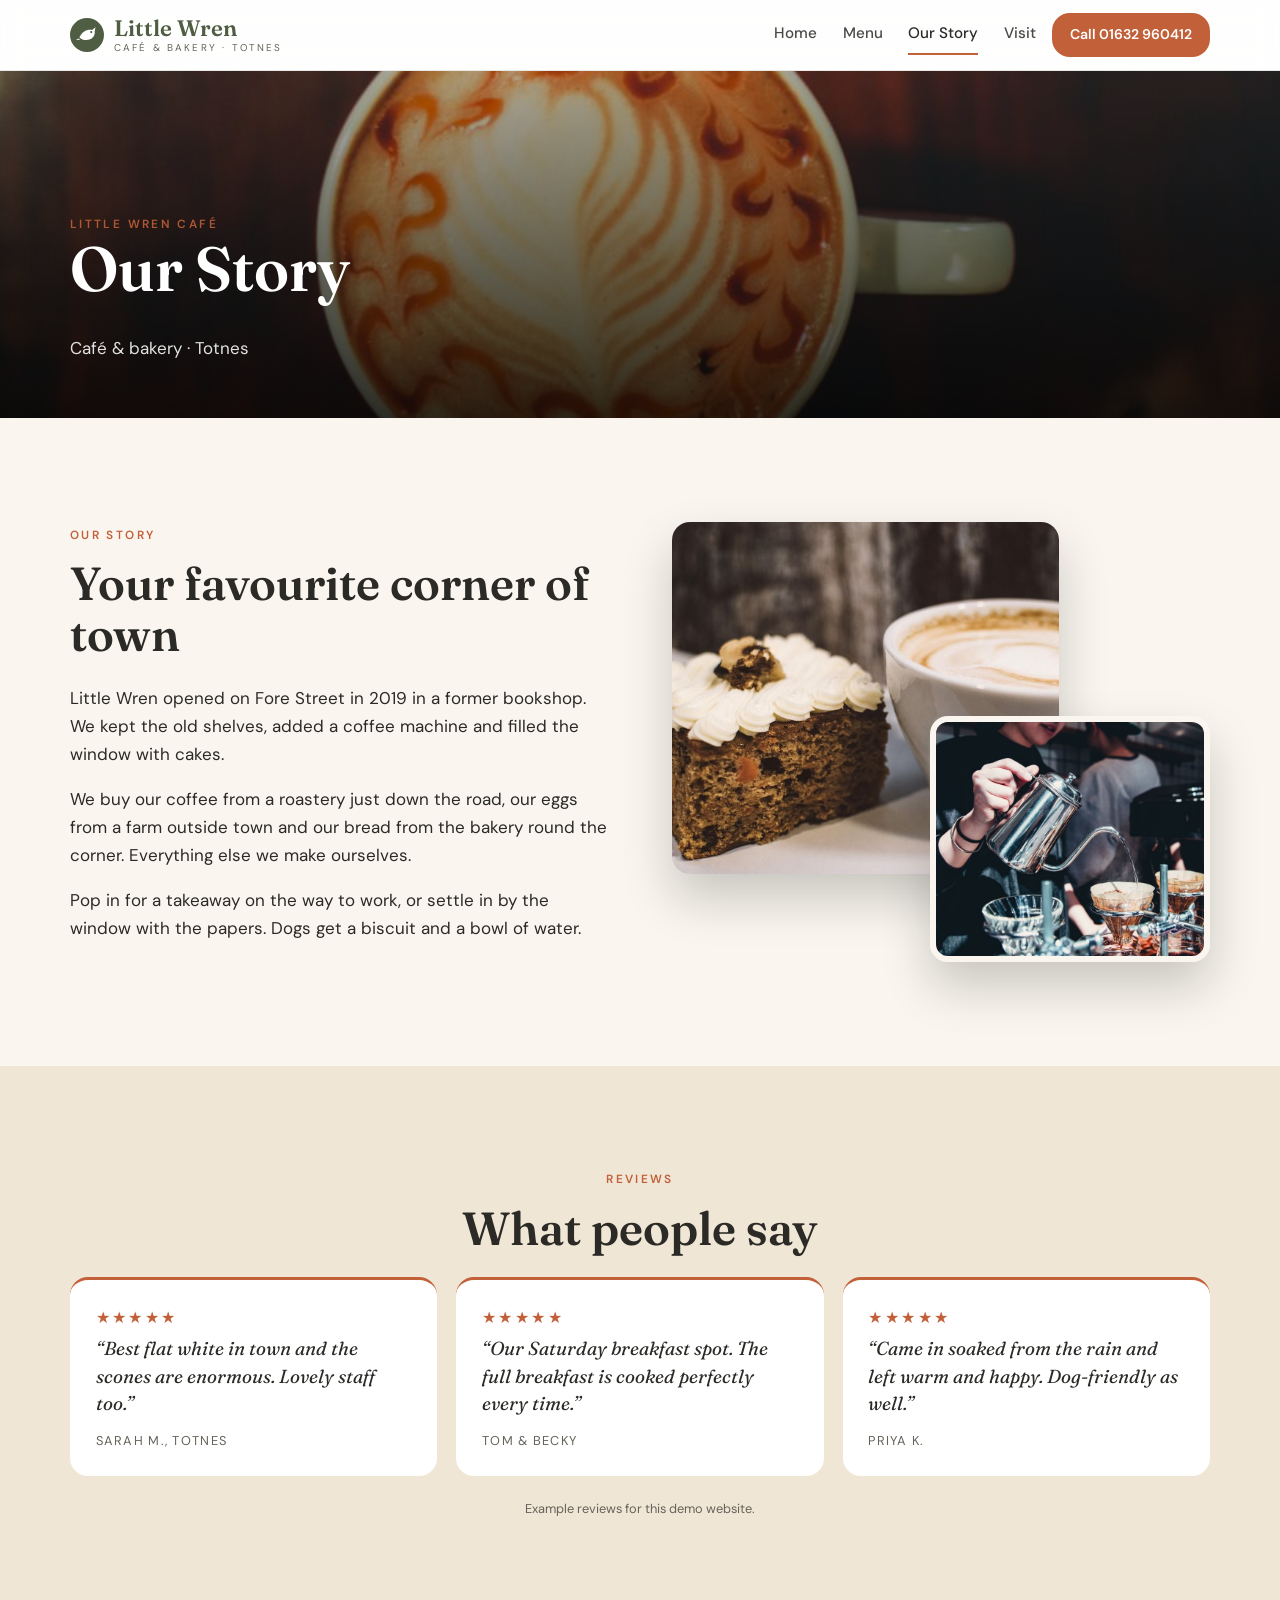
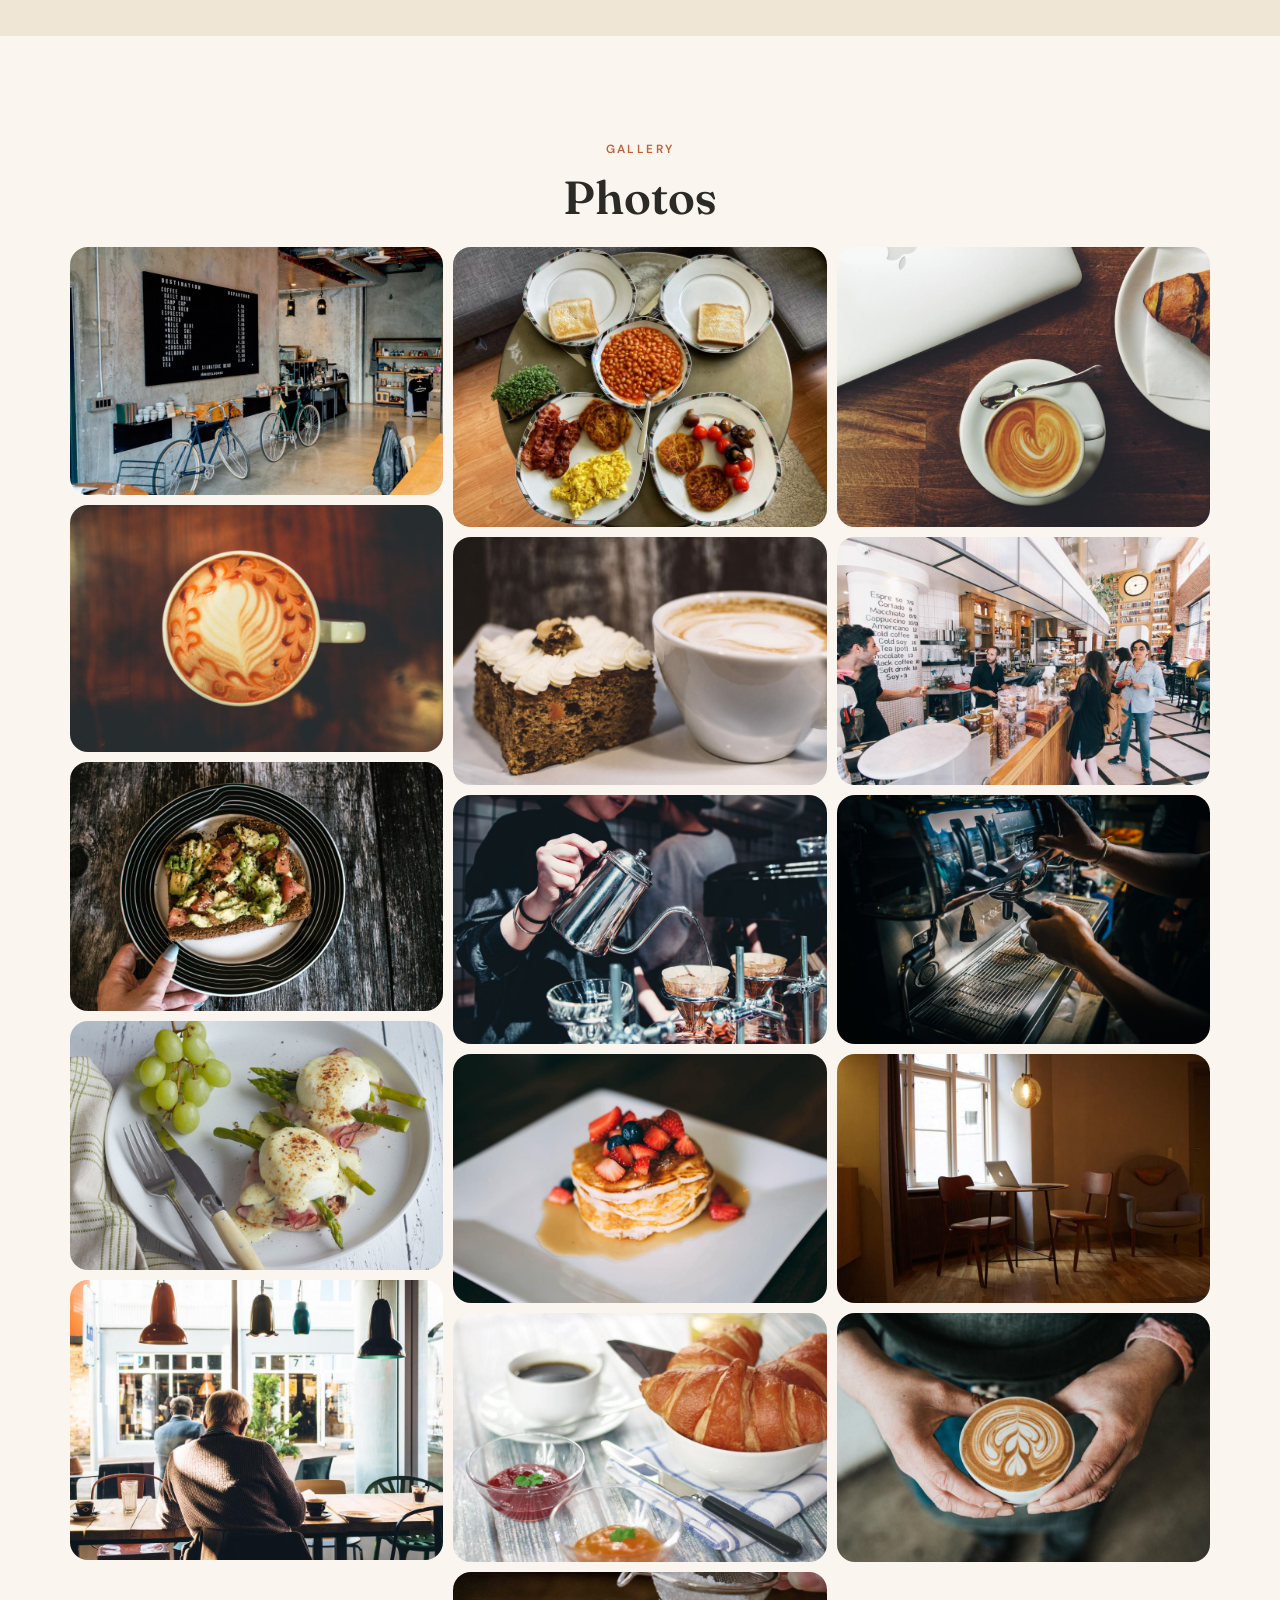
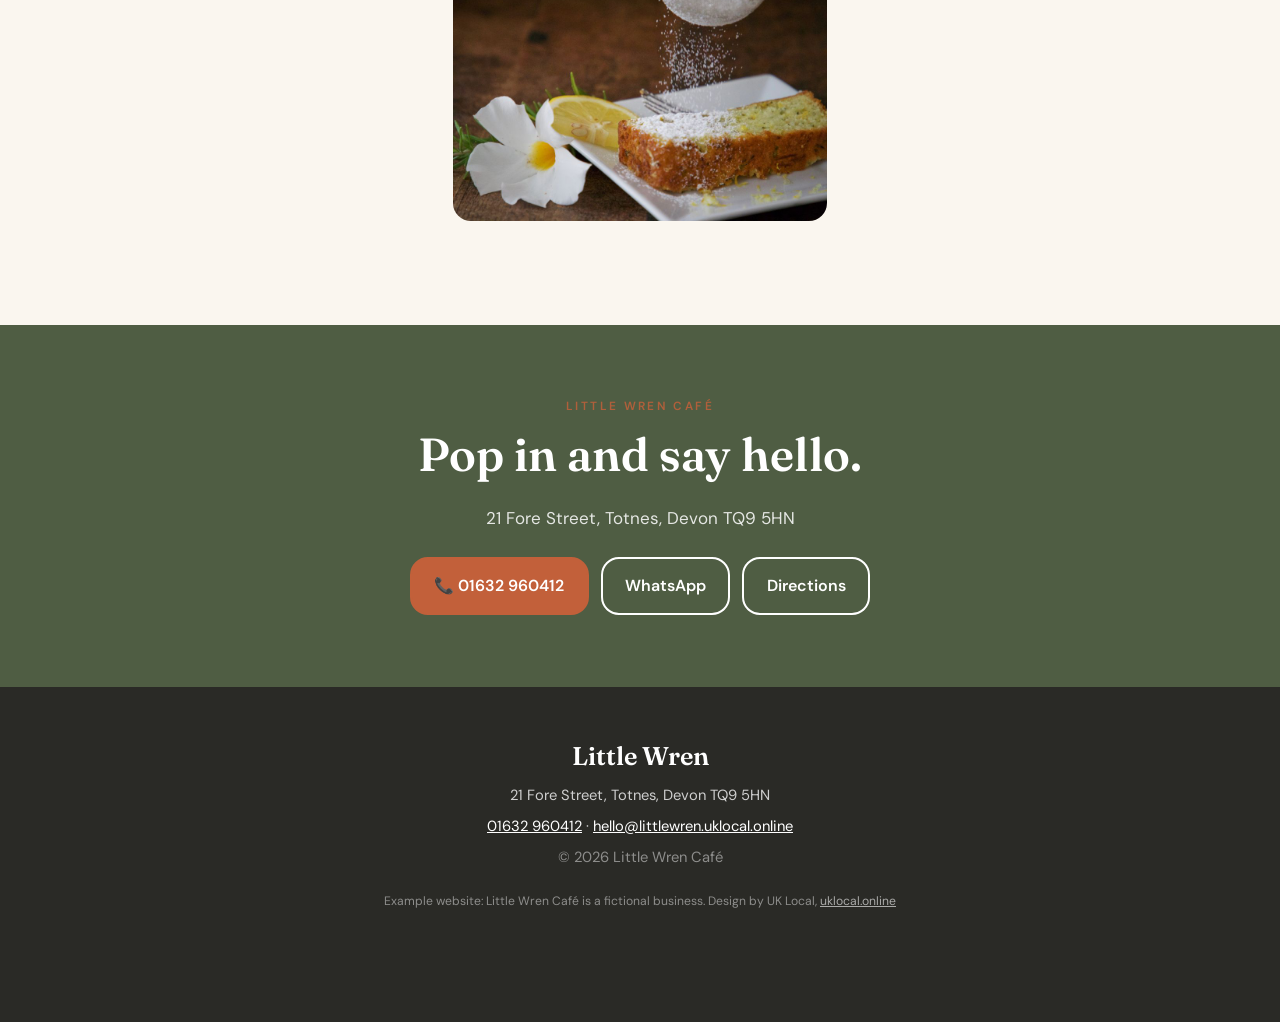
==== about.html @ 92252efa "Example website: Little Wren Café (UK example)" ====
<!doctype html><html lang="en-GB"><head><meta charset="utf-8"><meta name="viewport" content="width=device-width,initial-scale=1">
<title>Our Story | Little Wren Café</title><meta name="description" content="Little Wren opened on Fore Street in 2019 in a former bookshop. We kept the old shelves, added a coffee machine and filled the window with cakes."><meta name="robots" content="noindex"><meta name="theme-color" content="#4f5d43">
<meta property="og:title" content="Little Wren Café"><meta property="og:description" content="Little Wren opened on Fore Street in 2019 in a former bookshop. We kept the old shelves, added a coffee machine and filled the window with cakes."><meta property="og:image" content="https://littlewren.uklocal.online/assets/images/001.jpg">
<link rel="icon" href="data:image/svg+xml,%3Csvg%20viewBox%3D%220%200%2040%2040%22%20xmlns%3D%22http%3A//www.w3.org/2000/svg%22%3E%3Ccircle%20cx%3D%2220%22%20cy%3D%2220%22%20r%3D%2220%22%20fill%3D%22%234f5d43%22/%3E%3Cpath%20d%3D%22M11%2023c3-7%209-10%2015-9l4-3-1%205c1%205-3%2010-10%2010-3%200-6-1-8-3z%22%20fill%3D%22%23fff%22/%3E%3Ccircle%20cx%3D%2225%22%20cy%3D%2216.5%22%20r%3D%221.3%22%20fill%3D%22%234f5d43%22/%3E%3Cpath%20d%3D%22M10%2024l-3%202%205-.5%22%20fill%3D%22%23fff%22/%3E%3C/svg%3E">
<link rel="preconnect" href="https://fonts.googleapis.com"><link rel="preconnect" href="https://fonts.gstatic.com" crossorigin>
<link href="https://fonts.googleapis.com/css2?family=Fraunces:wght@400;600;700&family=DM+Sans:wght@400;500;600;700&display=swap" rel="stylesheet"><link rel="stylesheet" href="css/styles.css"></head><body class="">
<header class="nav"><div class="wrap nav-in"><a class="brand" href="index.html"><svg viewBox="0 0 40 40" aria-hidden="true"><circle cx="20" cy="20" r="20" fill="var(--a)"/><path d="M11 23c3-7 9-10 15-9l4-3-1 5c1 5-3 10-10 10-3 0-6-1-8-3z" fill="#fff"/><circle cx="25" cy="16.5" r="1.3" fill="var(--a)"/><path d="M10 24l-3 2 5-.5" fill="#fff"/></svg><span><b>Little Wren</b><small>Café &amp; bakery · Totnes</small></span></a>
<nav class="links" id="links"><a href="index.html">Home</a><a href="menu.html">Menu</a><a href="about.html" class=on>Our Story</a><a href="visit.html">Visit</a></nav><a class="btn sm" href="tel:+441632960412">Call 01632 960412</a><button class="burger" id="burger" aria-label="Menu"><span></span><span></span><span></span></button></div></header><main><section class="phero"><img src="assets/images/015.jpg" alt=""><div class="shade"></div><div class="wrap rv"><p class="eyebrow">Little Wren Café</p><h1>Our Story</h1><p>Café &amp; bakery · Totnes</p></div></section>
<section class="s"><div class="wrap two"><div class="rv"><p class="eyebrow">Our story</p><h2>Your favourite corner of town</h2><p>Little Wren opened on Fore Street in 2019 in a former bookshop. We kept the old shelves, added a coffee machine and filled the window with cakes.</p><p>We buy our coffee from a roastery just down the road, our eggs from a farm outside town and our bread from the bakery round the corner. Everything else we make ourselves.</p><p>Pop in for a takeaway on the way to work, or settle in by the window with the papers. Dogs get a biscuit and a bowl of water.</p></div><figure class="stack rv"><img class="a1" src="assets/images/101.jpg" alt="Carrot cake and a flat white" loading="lazy"><img class="a2" src="assets/images/035.jpg" alt="Pour-over, brewed to order" loading="lazy"></figure></div></section>
<section class="s alt"><div class="wrap"><p class="eyebrow center">Reviews</p><h2 class="center">What people say</h2><div class="quotes"><blockquote class="rv"><span class="stars">★★★★★</span>“Best flat white in town and the scones are enormous. Lovely staff too.”<cite>Sarah M., Totnes</cite></blockquote><blockquote class="rv"><span class="stars">★★★★★</span>“Our Saturday breakfast spot. The full breakfast is cooked perfectly every time.”<cite>Tom &amp; Becky</cite></blockquote><blockquote class="rv"><span class="stars">★★★★★</span>“Came in soaked from the rain and left warm and happy. Dog-friendly as well.”<cite>Priya K.</cite></blockquote></div><p class="exnote">Example reviews for this demo website.</p></div></section><section class="s" id="gallery"><div class="wrap"><p class="eyebrow center">Gallery</p><h2 class="center">Photos</h2><div class="gal"><a href="assets/images/001.jpg" data-lb="Our counter and chalkboard menu"><img src="assets/images/001.jpg" alt="Our counter and chalkboard menu" loading="lazy"></a><a href="assets/images/015.jpg" data-lb="Latte art, every time"><img src="assets/images/015.jpg" alt="Latte art, every time" loading="lazy"></a><a href="assets/images/048.jpg" data-lb="Smashed avocado on sourdough"><img src="assets/images/048.jpg" alt="Smashed avocado on sourdough" loading="lazy"></a><a href="assets/images/059.jpg" data-lb="Eggs Benedict"><img src="assets/images/059.jpg" alt="Eggs Benedict" loading="lazy"></a><a href="assets/images/139.jpg" data-lb="Window seats on a slow morning"><img src="assets/images/139.jpg" alt="Window seats on a slow morning" loading="lazy"></a><a href="assets/images/069.jpg" data-lb="The full plate"><img src="assets/images/069.jpg" alt="The full plate" loading="lazy"></a><a href="assets/images/101.jpg" data-lb="Carrot cake and a flat white"><img src="assets/images/101.jpg" alt="Carrot cake and a flat white" loading="lazy"></a><a href="assets/images/035.jpg" data-lb="Pour-over, brewed to order"><img src="assets/images/035.jpg" alt="Pour-over, brewed to order" loading="lazy"></a><a href="assets/images/126.jpg" data-lb="Pancakes with strawberries"><img src="assets/images/126.jpg" alt="Pancakes with strawberries" loading="lazy"></a><a href="assets/images/072.jpg" data-lb="Croissants and jam"><img src="assets/images/072.jpg" alt="Croissants and jam" loading="lazy"></a><a href="assets/images/104.jpg" data-lb="Lemon drizzle"><img src="assets/images/104.jpg" alt="Lemon drizzle" loading="lazy"></a><a href="assets/images/147.jpg" data-lb="Flat white and a pastry"><img src="assets/images/147.jpg" alt="Flat white and a pastry" loading="lazy"></a><a href="assets/images/149.jpg" data-lb="A busy Saturday at the counter"><img src="assets/images/149.jpg" alt="A busy Saturday at the counter" loading="lazy"></a><a href="assets/images/039.jpg" data-lb="On the machine"><img src="assets/images/039.jpg" alt="On the machine" loading="lazy"></a><a href="assets/images/151.jpg" data-lb="The quiet corner"><img src="assets/images/151.jpg" alt="The quiet corner" loading="lazy"></a><a href="assets/images/018.jpg" data-lb="Coffee to warm your hands"><img src="assets/images/018.jpg" alt="Coffee to warm your hands" loading="lazy"></a></div></div></section><section class="band"><div class="wrap rv"><p class="eyebrow" style="color:var(--b)">Little Wren Café</p><h2>Pop in and say hello.</h2><p>21 Fore Street, Totnes, Devon TQ9 5HN</p>
<div class="cta"><a class="btn" href="tel:+441632960412">📞 01632 960412</a><a class="btn ghost" style="color:#fff" href="https://wa.me/447700900412">WhatsApp</a><a class="btn ghost" style="color:#fff" href="https://www.google.com/maps/search/?api=1&query=Fore+Street%2C+Totnes%2C+Devon">Directions</a></div></div></section></main>
<footer class="foot"><div class="wrap"><b>Little Wren</b><p>21 Fore Street, Totnes, Devon TQ9 5HN</p>
<p><a href="tel:+441632960412">01632 960412</a> · <a href="mailto:hello@littlewren.uklocal.online">hello@littlewren.uklocal.online</a></p><p style="opacity:.6">© 2026 Little Wren Café</p>
<p class="ex">Example website: Little Wren Café is a fictional business. Design by UK Local, <a href="https://uklocal.online/">uklocal.online</a></p></div></footer>
<div class="mbar"><a class="call" href="tel:+441632960412">📞 Call</a><a href="https://wa.me/447700900412">💬 WhatsApp</a><a href="https://www.google.com/maps/search/?api=1&query=Fore+Street%2C+Totnes%2C+Devon">📍 Map</a></div>
<div class="lb" id="lb"><button aria-label="Close">×</button><img alt=""><p></p></div><script src="js/main.js"></script></body></html>
---- css/styles.css ----
:root{--bg:#faf6ef;--fg:#2b2a26;--a:#4f5d43;--b:#c2603a;--c:#efe6d5;--r:18px;--f1:'Fraunces',Georgia,serif;--f2:'DM Sans',system-ui,sans-serif;--mut:#66625b;--card:#fff;--line:rgba(0,0,0,.09)}
*{box-sizing:border-box}html{scroll-behavior:smooth}body{margin:0;background:var(--bg);color:var(--fg);font-family:var(--f2);line-height:1.65;-webkit-font-smoothing:antialiased;font-size:17px}
img{max-width:100%;display:block}a{color:inherit}.wrap{width:min(100% - 2.5rem,1140px);margin:auto}
h1,h2,h3{font-family:var(--f1);line-height:1.1;margin:0 0 .5em;font-weight:600;}h2{font-size:clamp(1.9rem,4vw,2.9rem)}h3{font-size:1.35rem}
.eyebrow{text-transform:uppercase;letter-spacing:.2em;font-size:.74rem;font-weight:600;color:var(--b);margin:0 0 .8rem}.center{text-align:center}.sub{color:var(--mut);max-width:640px}.center.sub{margin:0 auto 2.2rem}
.topstrip{background:var(--b);color:#fff;text-align:center;font-weight:600;font-size:.9rem;padding:.45rem 1rem}.topstrip a{color:#fff}
.nav{position:sticky;top:0;z-index:40;background:rgba(255,255,255,.9);backdrop-filter:blur(12px);-webkit-backdrop-filter:blur(12px);border-bottom:1px solid var(--line)}.nav-in{display:flex;align-items:center;gap:1rem;height:70px}
.brand{text-decoration:none;display:flex;align-items:center;gap:.6rem;margin-right:auto}.brand svg{width:34px;height:34px;flex:none}.brand span{display:flex;flex-direction:column;line-height:1}.brand b{font-family:var(--f1);font-size:1.4rem;color:var(--a);font-weight:600;}.brand small{font-size:.62rem;letter-spacing:.22em;text-transform:uppercase;color:var(--mut);margin-top:4px}
.links{display:flex;gap:1.6rem}.links a{text-decoration:none;font-weight:500;font-size:.95rem;opacity:.85;padding:6px 0;border-bottom:2px solid transparent}.links a:hover,.links a.on{opacity:1;border-color:var(--b)}
.btn{display:inline-flex;align-items:center;gap:.45rem;text-decoration:none;font-weight:600;padding:.85rem 1.4rem;border-radius:var(--r);background:var(--b);color:#fff;border:2px solid var(--b);transition:.25s;font-family:var(--f2);font-size:1rem}.btn:hover{transform:translateY(-2px);filter:brightness(1.07)}.btn.ghost{background:transparent;color:inherit;border-color:currentColor}.btn.sm{padding:.55rem 1rem;font-size:.88rem}.btn.alt{background:var(--a);border-color:var(--a);color:#fff}
.burger{display:none;background:none;border:0;width:42px;height:42px;cursor:pointer;color:inherit;padding:0}.burger span{display:block;height:2px;background:currentColor;margin:7px 8px;transition:.3s}
@media(max-width:860px){.links{position:fixed;inset:70px 0 auto 0;flex-direction:column;gap:0;background:var(--bg);padding:.5rem 1.25rem 1.25rem;transform:translateY(-150%);transition:.35s;box-shadow:0 20px 40px rgba(0,0,0,.2)}.links.open{transform:none}.links a{padding:14px 0;border-bottom:1px solid var(--line);font-size:1.05rem}.burger{display:block}.nav .btn.sm{display:none}}
.hero{position:relative;color:#fff;overflow:hidden}.hero .bgimg{position:absolute;inset:0;width:100%;height:100%;object-fit:cover;animation:kb 18s ease-out both}@keyframes kb{from{transform:scale(1.12)}to{transform:scale(1)}}
.hero .shade{position:absolute;inset:0;background:linear-gradient(180deg,rgba(0,0,0,.25) 0%,rgba(0,0,0,.4) 45%,rgba(0,0,0,.86) 100%)}.hero-in{position:relative;max-width:760px}
.hero.full{min-height:clamp(580px,90vh,860px);display:flex;align-items:flex-end}.hero.full .hero-in{padding:clamp(7rem,22vh,12rem) 0 4.5rem}
.hero h1{font-size:clamp(2.5rem,7vw,4.8rem);margin-bottom:.5rem}.hero h1 em{font-style:normal;color:var(--b)}.hero .lead{font-size:1.15rem;opacity:.94;max-width:600px;margin:0}
.cta{display:flex;flex-wrap:wrap;gap:.75rem;margin-top:1.6rem}.badges{display:flex;flex-wrap:wrap;gap:.5rem;margin-top:1.8rem}.badges span{font-size:.8rem;padding:.4rem .85rem;border-radius:99px;background:rgba(255,255,255,.14);border:1px solid rgba(255,255,255,.3);backdrop-filter:blur(6px)}
.hero.split{color:var(--fg);background:var(--c)}.hero.split .grid2{display:grid;grid-template-columns:1.05fr 1fr;align-items:center;gap:3rem;min-height:clamp(560px,82vh,760px);padding:3rem 0}.hero.split .badges span{background:var(--bg);border-color:var(--line);color:var(--fg)}.hero.split h1 em{color:var(--b)}
.hero.split .pic{position:relative;height:clamp(420px,70vh,620px)}.hero.split .pic img{position:absolute;object-fit:cover;border-radius:var(--r);box-shadow:0 30px 60px rgba(0,0,0,.18)}.hero.split .pic .p1{top:0;left:0;width:82%;height:86%}.hero.split .pic .p2{right:0;bottom:0;width:48%;height:46%;border:6px solid var(--c)}
.hcard{position:absolute;left:-6%;bottom:8%;background:var(--bg);color:var(--fg);border-radius:var(--r);padding:.9rem 1.2rem;box-shadow:0 18px 40px rgba(0,0,0,.18);font-size:.9rem;line-height:1.35}.hcard b{display:block;font-family:var(--f1);font-size:1.15rem;color:var(--a)}
.hero.block{background:var(--a)}.hero.block .grid2{display:grid;grid-template-columns:1.1fr 1fr;min-height:clamp(560px,80vh,760px)}.hero.block .hero-in{padding:4rem clamp(1.25rem,5vw,4.5rem) 4rem max(1.25rem,calc((100vw - 1140px)/2));align-self:center;max-width:none}.hero.block .pic{position:relative;min-height:340px}.hero.block .pic img{position:absolute;inset:0;width:100%;height:100%;object-fit:cover}.hero.block .pic .tag{position:absolute;left:1.2rem;bottom:1.2rem;background:var(--b);color:#fff;font-weight:700;padding:.6rem 1rem;border-radius:var(--r);font-size:.95rem}
.hero.block h1{font-size:clamp(2.6rem,6.5vw,4.9rem);line-height:1}
@media(max-width:860px){.hero.split .grid2{grid-template-columns:1fr;gap:2rem;min-height:0;padding:2rem 0 3rem}.hero.split .pic{height:360px;order:-1}.hcard{left:auto;right:4%;bottom:-4%}.hero.block .grid2{grid-template-columns:1fr}.hero.block .pic{order:-1;min-height:260px}.hero.block .hero-in{padding:2.5rem 1.25rem 3rem}}
section.s{padding:clamp(4rem,9vw,6.5rem) 0}.alt{background:var(--c)}.two{display:grid;grid-template-columns:1fr 1fr;gap:clamp(2rem,5vw,4.5rem);align-items:center}
@media(max-width:860px){.two{grid-template-columns:1fr}}
.stack{position:relative;min-height:440px;margin:0}.stack img{position:absolute;object-fit:cover;border-radius:var(--r);box-shadow:0 24px 50px rgba(0,0,0,.2)}.stack .a1{left:0;top:0;width:72%;height:80%}.stack .a2{right:0;bottom:0;width:52%;height:56%;border:6px solid var(--bg)}
.ticks{list-style:none;padding:0;margin:1.2rem 0 0}.ticks li{padding:.45rem 0 .45rem 1.8rem;position:relative}.ticks li:before{content:'';position:absolute;left:0;top:.95rem;width:10px;height:10px;border-radius:50%;background:var(--b)}
.feats{display:grid;grid-template-columns:repeat(auto-fit,minmax(240px,1fr));gap:1.2rem}.feat{background:var(--card);border-radius:var(--r);overflow:hidden;box-shadow:0 10px 30px rgba(0,0,0,.08);transition:.3s}.feat:hover{transform:translateY(-5px)}.feat img{width:100%;aspect-ratio:4/3;object-fit:cover}.feat div{padding:1.1rem 1.25rem 1.3rem}.feat p{margin:0;color:var(--mut);font-size:.95rem}.feat h3{margin-bottom:.25rem}.feat .price{display:inline-block;margin-top:.7rem;font-weight:700;color:var(--b);font-size:.95rem}
.feats.ov .feat{position:relative;aspect-ratio:3/4;box-shadow:none}.feats.ov .feat img{position:absolute;inset:0;height:100%;aspect-ratio:auto}.feats.ov .feat div{position:absolute;inset:auto 0 0 0;padding:4rem 1.3rem 1.3rem;background:linear-gradient(transparent,rgba(0,0,0,.9));color:#fff}.feats.ov .feat p{color:#ddd}@media(max-width:860px){.feats.ov .feat{aspect-ratio:4/3}}
.strip{display:grid;grid-template-columns:2fr 1fr 1fr;grid-auto-rows:220px;gap:10px}.strip a:first-child{grid-row:span 2}.strip img{width:100%;height:100%;object-fit:cover;transition:.4s}.strip a{overflow:hidden;border-radius:var(--r)}.strip a:hover img{transform:scale(1.06)}@media(max-width:700px){.strip{grid-template-columns:1fr 1fr;grid-auto-rows:150px}}
.quotes{display:grid;grid-template-columns:repeat(auto-fit,minmax(260px,1fr));gap:1.2rem}.quotes blockquote{margin:0;padding:1.6rem;background:var(--card);border-radius:var(--r);border-top:3px solid var(--b);font-family:var(--f1);font-size:1.18rem;line-height:1.45;font-style:italic}.quotes .stars{color:var(--b);letter-spacing:.15em;font-style:normal;font-size:1rem;display:block;margin-bottom:.4rem}.quotes cite{display:block;margin-top:.9rem;font-family:var(--f2);font-style:normal;font-size:.8rem;color:var(--mut);letter-spacing:.1em;text-transform:uppercase}
.exnote{font-size:.8rem;color:var(--mut);text-align:center;margin-top:1.4rem}
.band{background:var(--a);color:#fff;text-align:center;padding:4.5rem 0}.band h2{color:#fff}.band p{opacity:.85}.band .cta{justify-content:center}
.phero{position:relative;color:#fff;padding:9rem 0 3.5rem;overflow:hidden}.phero img{position:absolute;inset:0;width:100%;height:100%;object-fit:cover}.phero .shade{position:absolute;inset:0;background:linear-gradient(180deg,rgba(0,0,0,.3),rgba(0,0,0,.8))}.phero .wrap{position:relative}.phero h1{font-size:clamp(2.3rem,6vw,3.9rem)}.phero p{opacity:.88;margin:0}
.menu{display:grid;grid-template-columns:repeat(auto-fit,minmax(320px,1fr));gap:1.4rem}.mcard{background:var(--card);padding:1.8rem;border-radius:var(--r);box-shadow:0 8px 24px rgba(0,0,0,.06);border-left:4px solid var(--b)}.mcard h3{margin:0}.mcard .mnote{color:var(--mut);font-size:.9rem;margin:.1rem 0 .9rem}.mcard ul{list-style:none;padding:0;margin:0}.mcard li{display:flex;align-items:baseline;gap:.6rem;padding:.6rem 0;border-bottom:1px dashed var(--line)}.mcard li:last-child{border:0}.mcard li span{flex:1}.mcard li b{white-space:nowrap;color:var(--b);font-weight:700}
.note{font-size:.9rem;color:var(--mut);text-align:center;margin-top:2rem}
.events{display:grid;grid-template-columns:repeat(auto-fit,minmax(220px,1fr));gap:1rem}.ev{border:1px solid var(--line);border-radius:var(--r);padding:1.4rem;background:var(--card)}.ev b{display:block;font-family:var(--f1);font-size:1.5rem;color:var(--b);font-weight:400}.ev span{color:var(--fg);opacity:.85}
.svcs{display:grid;grid-template-columns:repeat(auto-fit,minmax(300px,1fr));gap:1.2rem}.svc{display:grid;grid-template-columns:120px 1fr;background:#fff;border:1px solid var(--line);border-radius:var(--r);overflow:hidden;box-shadow:0 6px 18px rgba(15,27,45,.06);transition:.25s}.svc:hover{transform:translateY(-4px);box-shadow:0 14px 30px rgba(15,27,45,.12)}.svc img{width:100%;height:100%;object-fit:cover}.svc div{padding:1.1rem 1.2rem}.svc h3{margin:0 0 .2rem;font-size:1.45rem}.svc p{margin:0;color:var(--mut);font-size:.95rem;line-height:1.45}.svc .price{display:inline-block;margin-top:.6rem;background:var(--c);color:var(--a);font-weight:700;font-size:.85rem;padding:.25rem .7rem;border-radius:99px}
.svcs.big .svc{grid-template-columns:1fr}.svcs.big .svc img{aspect-ratio:16/9;height:auto}
.steps{display:grid;grid-template-columns:repeat(3,1fr);gap:1.2rem;counter-reset:s}.step{background:#fff;border-radius:var(--r);padding:1.6rem;border-top:4px solid var(--b);box-shadow:0 6px 18px rgba(15,27,45,.06)}.step:before{counter-increment:s;content:counter(s);display:grid;place-items:center;width:44px;height:44px;border-radius:50%;background:var(--a);color:#fff;font-family:var(--f1);font-size:1.4rem;font-weight:700;margin-bottom:.8rem}.step h3{margin:0 0 .3rem}.step p{margin:0;color:var(--mut)}@media(max-width:860px){.steps{grid-template-columns:1fr}}
.chips{display:flex;flex-wrap:wrap;gap:.5rem;margin:1.2rem 0}.chips span{background:#fff;border:1px solid var(--line);border-radius:99px;padding:.4rem .9rem;font-weight:500;font-size:.92rem}
.gal{columns:3 260px;column-gap:10px}.gal a{display:block;margin-bottom:10px;border-radius:var(--r);overflow:hidden;break-inside:avoid}.gal img{width:100%;transition:.4s}.gal a:hover img{transform:scale(1.04)}
.lb{position:fixed;inset:0;background:rgba(0,0,0,.92);display:none;align-items:center;justify-content:center;z-index:99;padding:1rem}.lb.on{display:flex}.lb img{max-height:86vh;max-width:94vw;border-radius:6px}.lb p{position:absolute;bottom:1.2rem;color:#fff;width:100%;text-align:center;margin:0}.lb button{position:absolute;top:1rem;right:1rem;background:none;border:0;color:#fff;font-size:2.2rem;cursor:pointer}
dl.info{display:grid;grid-template-columns:auto 1fr;gap:.75rem 1.4rem;margin:1.4rem 0}dl.info dt{font-weight:700;color:var(--b);text-transform:uppercase;font-size:.75rem;letter-spacing:.15em;padding-top:.3rem}dl.info dd{margin:0}dl.info a{color:inherit;font-weight:600}
.hours{width:100%;border-collapse:collapse;margin:1rem 0}.hours td{padding:.7rem 0;border-bottom:1px solid var(--line)}.hours td:last-child{text-align:right;font-weight:600}
.map iframe{width:100%;height:440px;border:0;border-radius:var(--r);filter:none}
.foot{background:#2a2a26;color:#cfcfcf;padding:3rem 0 6.5rem;text-align:center;font-size:.92rem}.foot b{font-family:var(--f1);font-size:1.6rem;color:#fff;font-weight:600;}.foot a{color:#fff}.foot p{margin:.4rem 0}.foot .ex{margin-top:1.4rem;font-size:.76rem;opacity:.6}
.mbar{position:fixed;left:0;right:0;bottom:0;display:none;z-index:50;background:var(--a);box-shadow:0 -6px 20px rgba(0,0,0,.2);padding-bottom:env(safe-area-inset-bottom)}.mbar a{flex:1;text-align:center;color:#fff;text-decoration:none;font-weight:600;padding:14px 4px;font-size:.95rem}.mbar a.call{background:var(--b);color:#fff}.mbar a+a{border-left:1px solid rgba(255,255,255,.18)}@media(max-width:860px){.mbar{display:flex}}
.rv{opacity:0;transform:translateY(26px);transition:opacity .8s ease,transform .8s ease}.rv.in{opacity:1;transform:none}
@media(prefers-reduced-motion:reduce){.rv{opacity:1;transform:none;transition:none}.hero .bgimg{animation:none}}
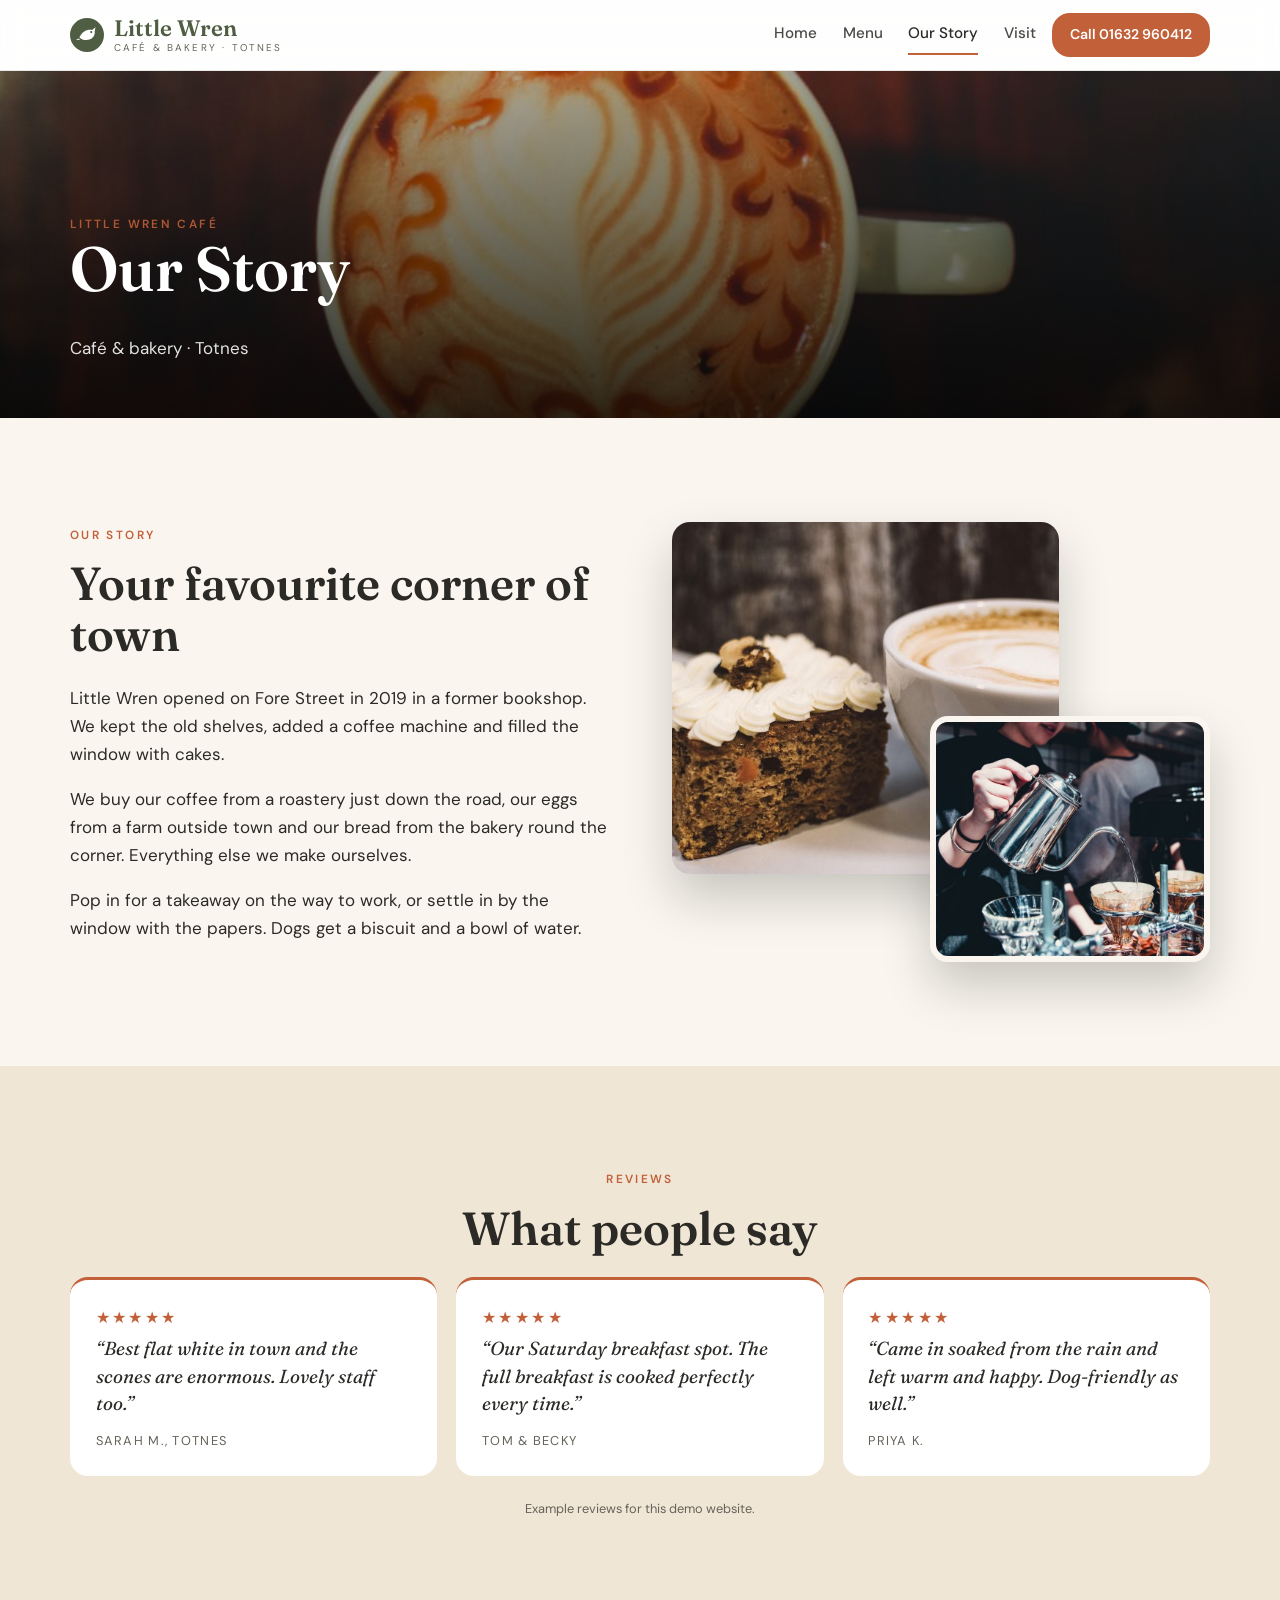
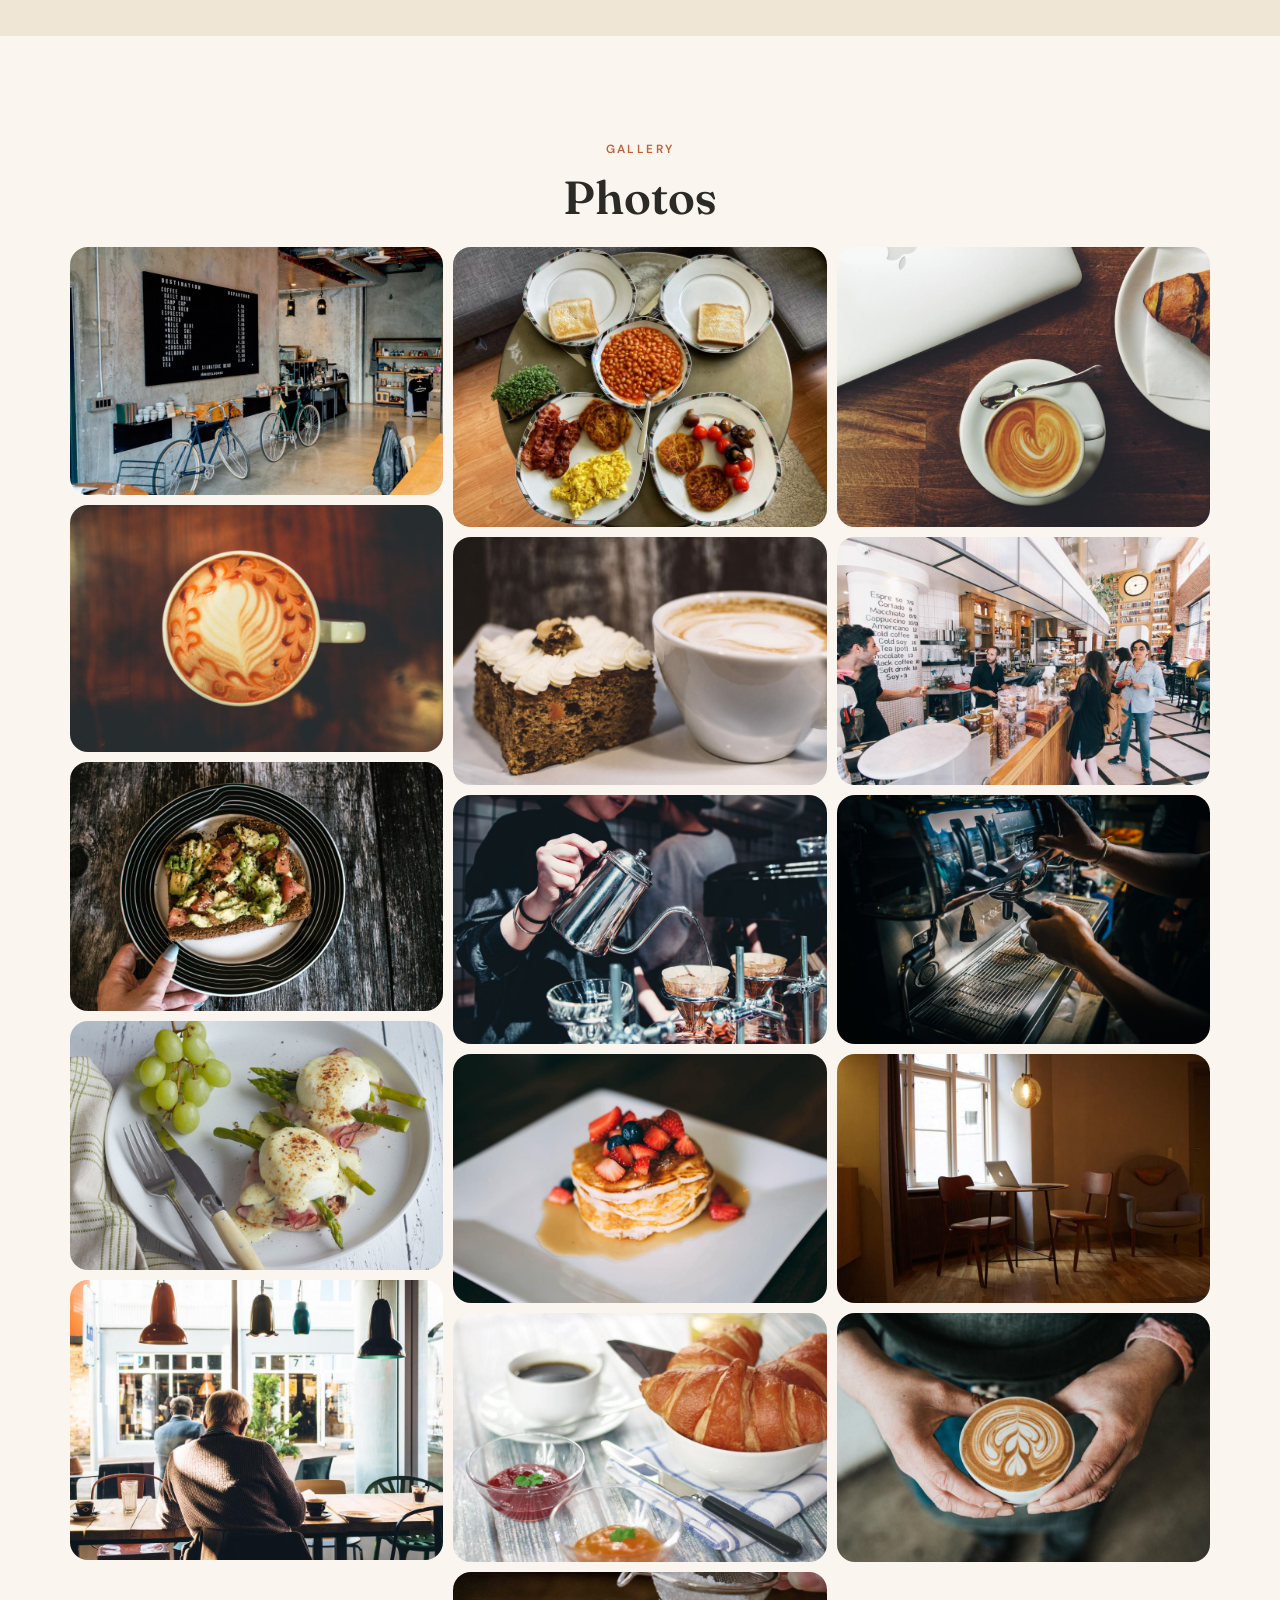
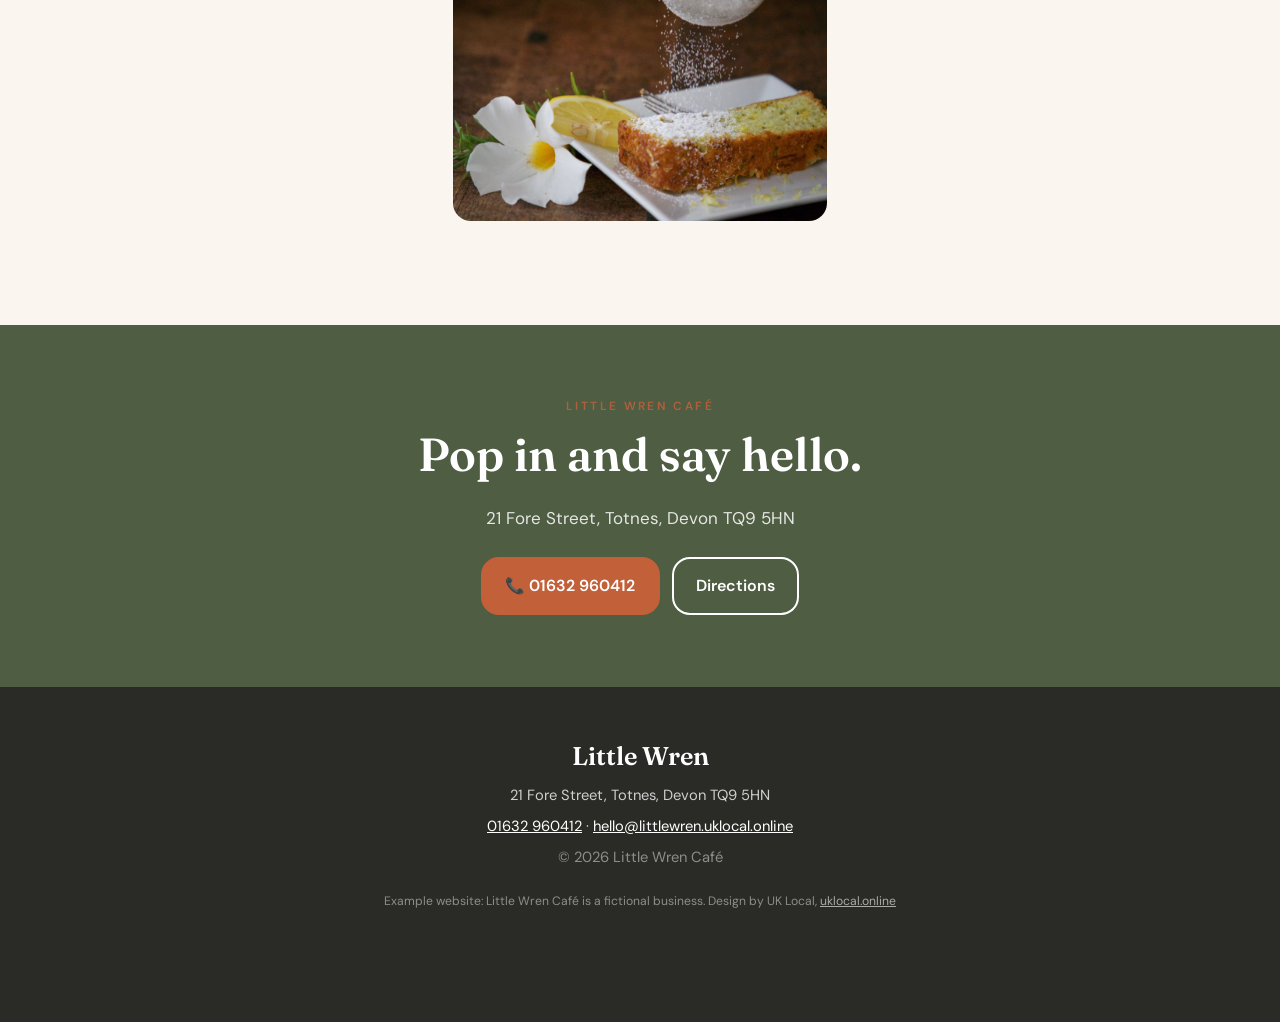
==== commit e0148bb5: "Remove WhatsApp buttons (UK/AU examples are email-only); mobile bar now Call / Email / Map" ====
--- a/about.html
+++ b/about.html
@@ -8,9 +8,9 @@
 <nav class="links" id="links"><a href="index.html">Home</a><a href="menu.html">Menu</a><a href="about.html" class=on>Our Story</a><a href="visit.html">Visit</a></nav><a class="btn sm" href="tel:+441632960412">Call 01632 960412</a><button class="burger" id="burger" aria-label="Menu"><span></span><span></span><span></span></button></div></header><main><section class="phero"><img src="assets/images/015.jpg" alt=""><div class="shade"></div><div class="wrap rv"><p class="eyebrow">Little Wren Café</p><h1>Our Story</h1><p>Café &amp; bakery · Totnes</p></div></section>
 <section class="s"><div class="wrap two"><div class="rv"><p class="eyebrow">Our story</p><h2>Your favourite corner of town</h2><p>Little Wren opened on Fore Street in 2019 in a former bookshop. We kept the old shelves, added a coffee machine and filled the window with cakes.</p><p>We buy our coffee from a roastery just down the road, our eggs from a farm outside town and our bread from the bakery round the corner. Everything else we make ourselves.</p><p>Pop in for a takeaway on the way to work, or settle in by the window with the papers. Dogs get a biscuit and a bowl of water.</p></div><figure class="stack rv"><img class="a1" src="assets/images/101.jpg" alt="Carrot cake and a flat white" loading="lazy"><img class="a2" src="assets/images/035.jpg" alt="Pour-over, brewed to order" loading="lazy"></figure></div></section>
 <section class="s alt"><div class="wrap"><p class="eyebrow center">Reviews</p><h2 class="center">What people say</h2><div class="quotes"><blockquote class="rv"><span class="stars">★★★★★</span>“Best flat white in town and the scones are enormous. Lovely staff too.”<cite>Sarah M., Totnes</cite></blockquote><blockquote class="rv"><span class="stars">★★★★★</span>“Our Saturday breakfast spot. The full breakfast is cooked perfectly every time.”<cite>Tom &amp; Becky</cite></blockquote><blockquote class="rv"><span class="stars">★★★★★</span>“Came in soaked from the rain and left warm and happy. Dog-friendly as well.”<cite>Priya K.</cite></blockquote></div><p class="exnote">Example reviews for this demo website.</p></div></section><section class="s" id="gallery"><div class="wrap"><p class="eyebrow center">Gallery</p><h2 class="center">Photos</h2><div class="gal"><a href="assets/images/001.jpg" data-lb="Our counter and chalkboard menu"><img src="assets/images/001.jpg" alt="Our counter and chalkboard menu" loading="lazy"></a><a href="assets/images/015.jpg" data-lb="Latte art, every time"><img src="assets/images/015.jpg" alt="Latte art, every time" loading="lazy"></a><a href="assets/images/048.jpg" data-lb="Smashed avocado on sourdough"><img src="assets/images/048.jpg" alt="Smashed avocado on sourdough" loading="lazy"></a><a href="assets/images/059.jpg" data-lb="Eggs Benedict"><img src="assets/images/059.jpg" alt="Eggs Benedict" loading="lazy"></a><a href="assets/images/139.jpg" data-lb="Window seats on a slow morning"><img src="assets/images/139.jpg" alt="Window seats on a slow morning" loading="lazy"></a><a href="assets/images/069.jpg" data-lb="The full plate"><img src="assets/images/069.jpg" alt="The full plate" loading="lazy"></a><a href="assets/images/101.jpg" data-lb="Carrot cake and a flat white"><img src="assets/images/101.jpg" alt="Carrot cake and a flat white" loading="lazy"></a><a href="assets/images/035.jpg" data-lb="Pour-over, brewed to order"><img src="assets/images/035.jpg" alt="Pour-over, brewed to order" loading="lazy"></a><a href="assets/images/126.jpg" data-lb="Pancakes with strawberries"><img src="assets/images/126.jpg" alt="Pancakes with strawberries" loading="lazy"></a><a href="assets/images/072.jpg" data-lb="Croissants and jam"><img src="assets/images/072.jpg" alt="Croissants and jam" loading="lazy"></a><a href="assets/images/104.jpg" data-lb="Lemon drizzle"><img src="assets/images/104.jpg" alt="Lemon drizzle" loading="lazy"></a><a href="assets/images/147.jpg" data-lb="Flat white and a pastry"><img src="assets/images/147.jpg" alt="Flat white and a pastry" loading="lazy"></a><a href="assets/images/149.jpg" data-lb="A busy Saturday at the counter"><img src="assets/images/149.jpg" alt="A busy Saturday at the counter" loading="lazy"></a><a href="assets/images/039.jpg" data-lb="On the machine"><img src="assets/images/039.jpg" alt="On the machine" loading="lazy"></a><a href="assets/images/151.jpg" data-lb="The quiet corner"><img src="assets/images/151.jpg" alt="The quiet corner" loading="lazy"></a><a href="assets/images/018.jpg" data-lb="Coffee to warm your hands"><img src="assets/images/018.jpg" alt="Coffee to warm your hands" loading="lazy"></a></div></div></section><section class="band"><div class="wrap rv"><p class="eyebrow" style="color:var(--b)">Little Wren Café</p><h2>Pop in and say hello.</h2><p>21 Fore Street, Totnes, Devon TQ9 5HN</p>
-<div class="cta"><a class="btn" href="tel:+441632960412">📞 01632 960412</a><a class="btn ghost" style="color:#fff" href="https://wa.me/447700900412">WhatsApp</a><a class="btn ghost" style="color:#fff" href="https://www.google.com/maps/search/?api=1&query=Fore+Street%2C+Totnes%2C+Devon">Directions</a></div></div></section></main>
+<div class="cta"><a class="btn" href="tel:+441632960412">📞 01632 960412</a><a class="btn ghost" style="color:#fff" href="https://www.google.com/maps/search/?api=1&query=Fore+Street%2C+Totnes%2C+Devon">Directions</a></div></div></section></main>
 <footer class="foot"><div class="wrap"><b>Little Wren</b><p>21 Fore Street, Totnes, Devon TQ9 5HN</p>
 <p><a href="tel:+441632960412">01632 960412</a> · <a href="mailto:hello@littlewren.uklocal.online">hello@littlewren.uklocal.online</a></p><p style="opacity:.6">© 2026 Little Wren Café</p>
 <p class="ex">Example website: Little Wren Café is a fictional business. Design by UK Local, <a href="https://uklocal.online/">uklocal.online</a></p></div></footer>
-<div class="mbar"><a class="call" href="tel:+441632960412">📞 Call</a><a href="https://wa.me/447700900412">💬 WhatsApp</a><a href="https://www.google.com/maps/search/?api=1&query=Fore+Street%2C+Totnes%2C+Devon">📍 Map</a></div>
+<div class="mbar"><a class="call" href="tel:+441632960412">📞 Call</a><a href="mailto:hello@littlewren.uklocal.online">✉️ Email</a><a href="https://www.google.com/maps/search/?api=1&query=Fore+Street%2C+Totnes%2C+Devon">📍 Map</a></div>
 <div class="lb" id="lb"><button aria-label="Close">×</button><img alt=""><p></p></div><script src="js/main.js"></script></body></html>
--- a/css/styles.css
+++ b/css/styles.css
@@ -42,7 +42,7 @@
 .chips{display:flex;flex-wrap:wrap;gap:.5rem;margin:1.2rem 0}.chips span{background:#fff;border:1px solid var(--line);border-radius:99px;padding:.4rem .9rem;font-weight:500;font-size:.92rem}
 .gal{columns:3 260px;column-gap:10px}.gal a{display:block;margin-bottom:10px;border-radius:var(--r);overflow:hidden;break-inside:avoid}.gal img{width:100%;transition:.4s}.gal a:hover img{transform:scale(1.04)}
 .lb{position:fixed;inset:0;background:rgba(0,0,0,.92);display:none;align-items:center;justify-content:center;z-index:99;padding:1rem}.lb.on{display:flex}.lb img{max-height:86vh;max-width:94vw;border-radius:6px}.lb p{position:absolute;bottom:1.2rem;color:#fff;width:100%;text-align:center;margin:0}.lb button{position:absolute;top:1rem;right:1rem;background:none;border:0;color:#fff;font-size:2.2rem;cursor:pointer}
-dl.info{display:grid;grid-template-columns:auto 1fr;gap:.75rem 1.4rem;margin:1.4rem 0}dl.info dt{font-weight:700;color:var(--b);text-transform:uppercase;font-size:.75rem;letter-spacing:.15em;padding-top:.3rem}dl.info dd{margin:0}dl.info a{color:inherit;font-weight:600}
+dl.info{display:grid;grid-template-columns:auto minmax(0,1fr);gap:.75rem 1.4rem;margin:1.4rem 0}dl.info dt{font-weight:700;color:var(--b);text-transform:uppercase;font-size:.75rem;letter-spacing:.15em;padding-top:.3rem}dl.info dd{margin:0;min-width:0;overflow-wrap:anywhere}dl.info a{color:inherit;font-weight:600}
 .hours{width:100%;border-collapse:collapse;margin:1rem 0}.hours td{padding:.7rem 0;border-bottom:1px solid var(--line)}.hours td:last-child{text-align:right;font-weight:600}
 .map iframe{width:100%;height:440px;border:0;border-radius:var(--r);filter:none}
 .foot{background:#2a2a26;color:#cfcfcf;padding:3rem 0 6.5rem;text-align:center;font-size:.92rem}.foot b{font-family:var(--f1);font-size:1.6rem;color:#fff;font-weight:600;}.foot a{color:#fff}.foot p{margin:.4rem 0}.foot .ex{margin-top:1.4rem;font-size:.76rem;opacity:.6}
